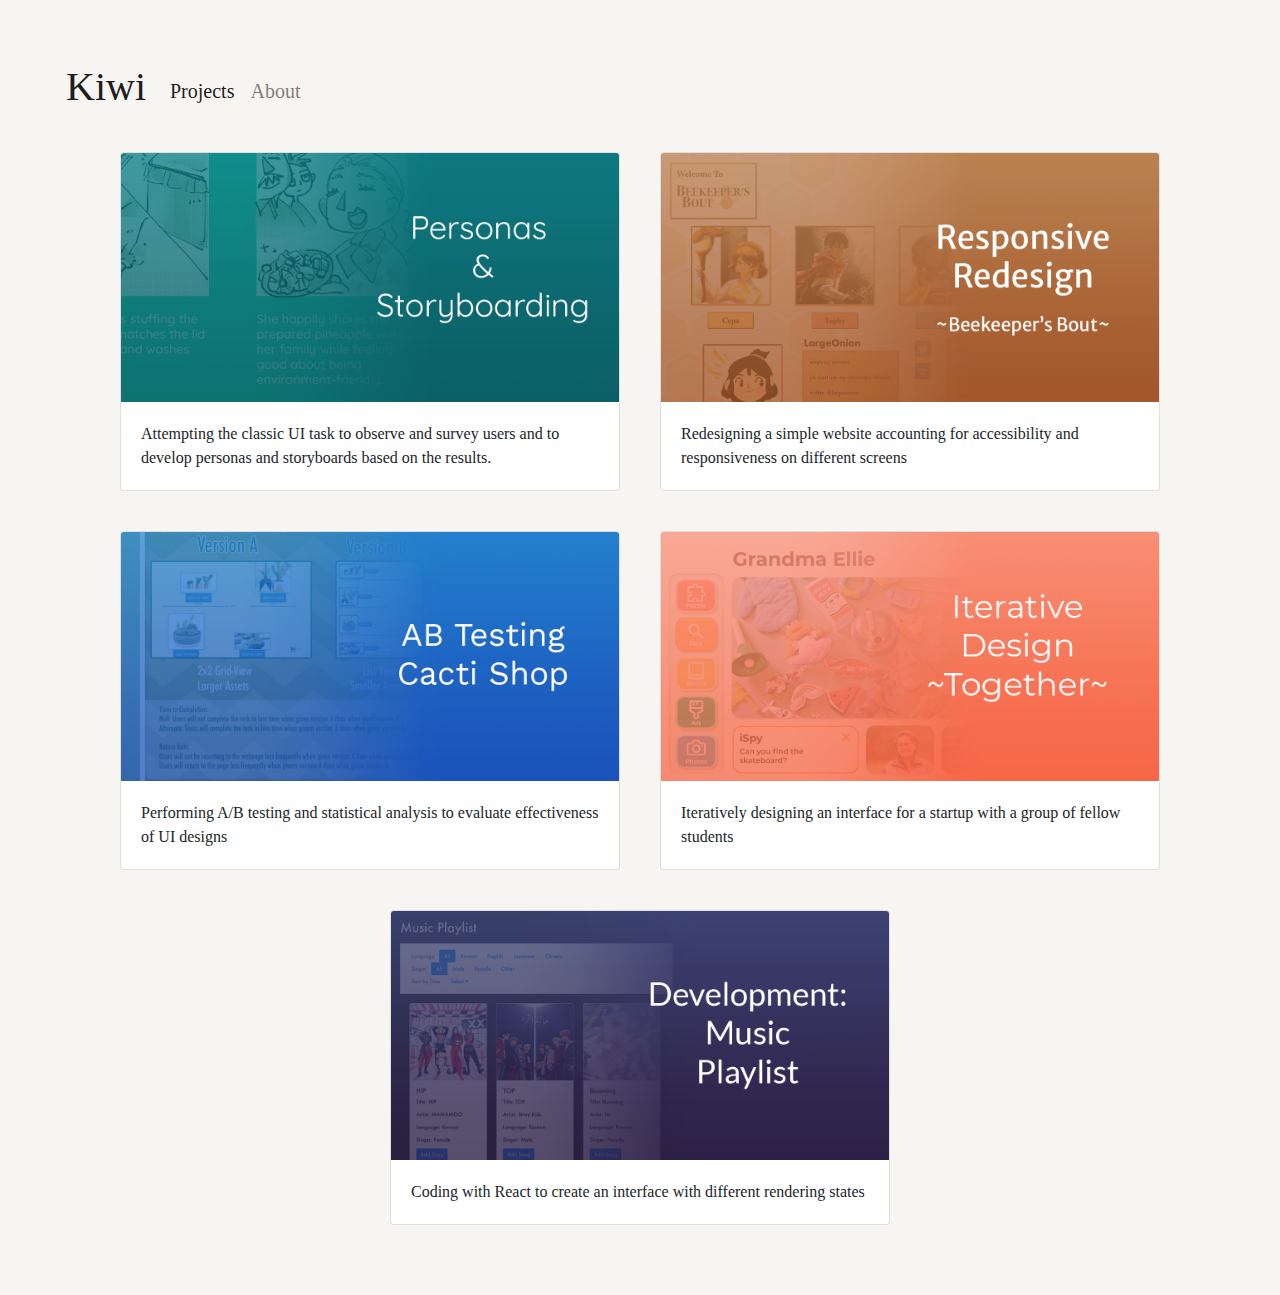
==== home.html @ 349ec4dc "goo" ====
<!doctype html>
<html lang="en">

</html>
<html>

<head>
  <!-- Required meta tags -->
  <meta charset="utf-8">
  <meta name="viewport" content="width=device-width, initial-scale=1, shrink-to-fit=no">

  <!-- Bootstrap and JQuery and CSS -->
  <link rel="stylesheet" href="https://stackpath.bootstrapcdn.com/bootstrap/4.5.2/css/bootstrap.min.css">
  <script src="https://code.jquery.com/jquery-3.5.1.slim.min.js"
    integrity="sha384-DfXdz2htPH0lsSSs5nCTpuj/zy4C+OGpamoFVy38MVBnE+IbbVYUew+OrCXaRkfj"
    crossorigin="anonymous"></script>
  <script src="https://cdn.jsdelivr.net/npm/bootstrap@4.5.3/dist/js/bootstrap.bundle.min.js"
    integrity="sha384-ho+j7jyWK8fNQe+A12Hb8AhRq26LrZ/JpcUGGOn+Y7RsweNrtN/tE3MoK7ZeZDyx"
    crossorigin="anonymous"></script>

  <title>Portfolio</title>
  <link rel="stylesheet" href="index.css">
  <!-- TODO: add additional links here! e.g. fonts, icons, more stylesheets, etc. -->
  <link href="https://fonts.googleapis.com/css2?family=Work+Sans&display=swap" rel="stylesheet">
  <meta content="width=device-width, initial-scale=1" name="viewport" />
  <meta charset="utf-8">
</head>

<body>
  <!-- TODO: put your HTML code here! -->
  <div class="project-wrapper">
    <div class="nav-wrapper">
      <nav class="navbar navbar-expand-lg navbar-light" style="width: 100%">
        <a class="navbar-brand" href="#">
          <h1>Kiwi</h1>
        </a>
        <button class="navbar-toggler" type="button" data-toggle="collapse" data-target="#navi">
          <span class="navbar-toggler-icon"></span>
        </button>

        <div class="collapse navbar-collapse" id="navi">
          <ul class="navbar-nav">
            <li class="nav-item active">
              <a class="nav-link" href="home.html">Projects <span class="sr-only">(current)</span></a>
            </li>
            <li class="nav-item">
              <a class="nav-link" href="about.html">About</a>
            </li>
        </div>
      </nav>
    </div>

    <div class="projects">
      <div class="project-card">
        <div class="card">
          <a href="persona-assignment/home.html"><img class="card-img-top" src="personabanner.png" alt="Personas"></a>
          <div class="card-body">
            <p class="card-text">Attempting the classic UI task to observe and survey users and to develop personas and storyboards based on the results.</p>
          </div>
        </div>
      </div>
      <div class="project-card">
        <div class="card">
          <a href="beekeeper-assignment/home.html"><img class="card-img-top" src="beekeeperbanner.png" alt="Beekeeper"></a>
          <div class="card-body">
            <p class="card-text">Redesigning a simple website accounting for accessibility and responsiveness on different screens</p>
          </div>
        </div>
      </div>
      <div class="project-card">
        <div class="card">
          <a href="ab-assignment/home.html"><img class="card-img-top" src="abtestingbanner.png" alt="AB Testing"></a>
          <div class="card-body">
            <p class="card-text">Performing A/B testing and statistical analysis to evaluate effectiveness of UI designs</p>
          </div>
        </div>
      </div>
      <div class="project-card">
        <div class="card">
          <a href="together-assignment/home.html"><img class="card-img-top" src="togetherbanner.png" alt="Together"></a>
          <div class="card-body">
            <p class="card-text">Iteratively designing an interface for a startup with a group of fellow students</p>
          </div>
        </div>
      </div>
      <div class="project-card">
        <div class="card">
          <a href="musicplaylist-assignment/home.html"><img class="card-img-top" src="developmentbanner.png" alt="Music Playlist"></a>
          <div class="card-body">
            <p class="card-text">Coding with React to create an interface with different rendering states</p>
          </div>
        </div>
      </div>
    </div>

  </div>
</body>

</html>
---- index.css ----
/* Put your style information here! */
body {
    font-family: lato;
    font-weight: 300;
    background-color: #f7f5f1;
}

.project-wrapper{
    display: flex;
    flex-flow: column wrap;
    margin: 50px;
}

.nav-wrapper{
    font-size: 20px;
}

.projects{
    display: flex;
    flex-flow: row wrap;
    width: 100%;
    justify-content: center;
}

.project-card{
    margin: 10px;
    padding: 10px;
    display: flex;
    justify-content: center;
}

.name-card{
    width: 50%;
    background-color: white;
    box-shadow: 1px 1px 5px rgb(194, 194, 194);
    border-radius: 2px;
    padding: 20px;
    margin: 10px;
}

.card-img-top:hover{
    opacity: 0.5;
    background-color:  #f7f5f1;
}

.card{
    width: 500px;
}

.about{
    margin-left: 50px;
    margin-right: 50px;
    display: flex;
    flex-flow: column wrap;
    align-items: center;
}

h2, h4{
    padding-bottom: 10px;
    padding-top: 10px;
}



/* Tablet (Portrait) ----------- */
@media only screen and (min-width: 600px) and (max-width: 992px) {
    .project-wrapper{
        padding: 10px;
    }
    .card{
        width: 400px;
    }
    .about{
        margin-left: 10px;
    margin-right: 10px;
    }
}

/* Smartphones (portrait) ----------- */
@media only screen and (max-width: 600px) {
    .project-wrapper{
        padding: 0px;
    }
    .about{
    margin-left: 10px;
    margin-right: 10px;
    }

    .card{
        width: auto;
    }
}
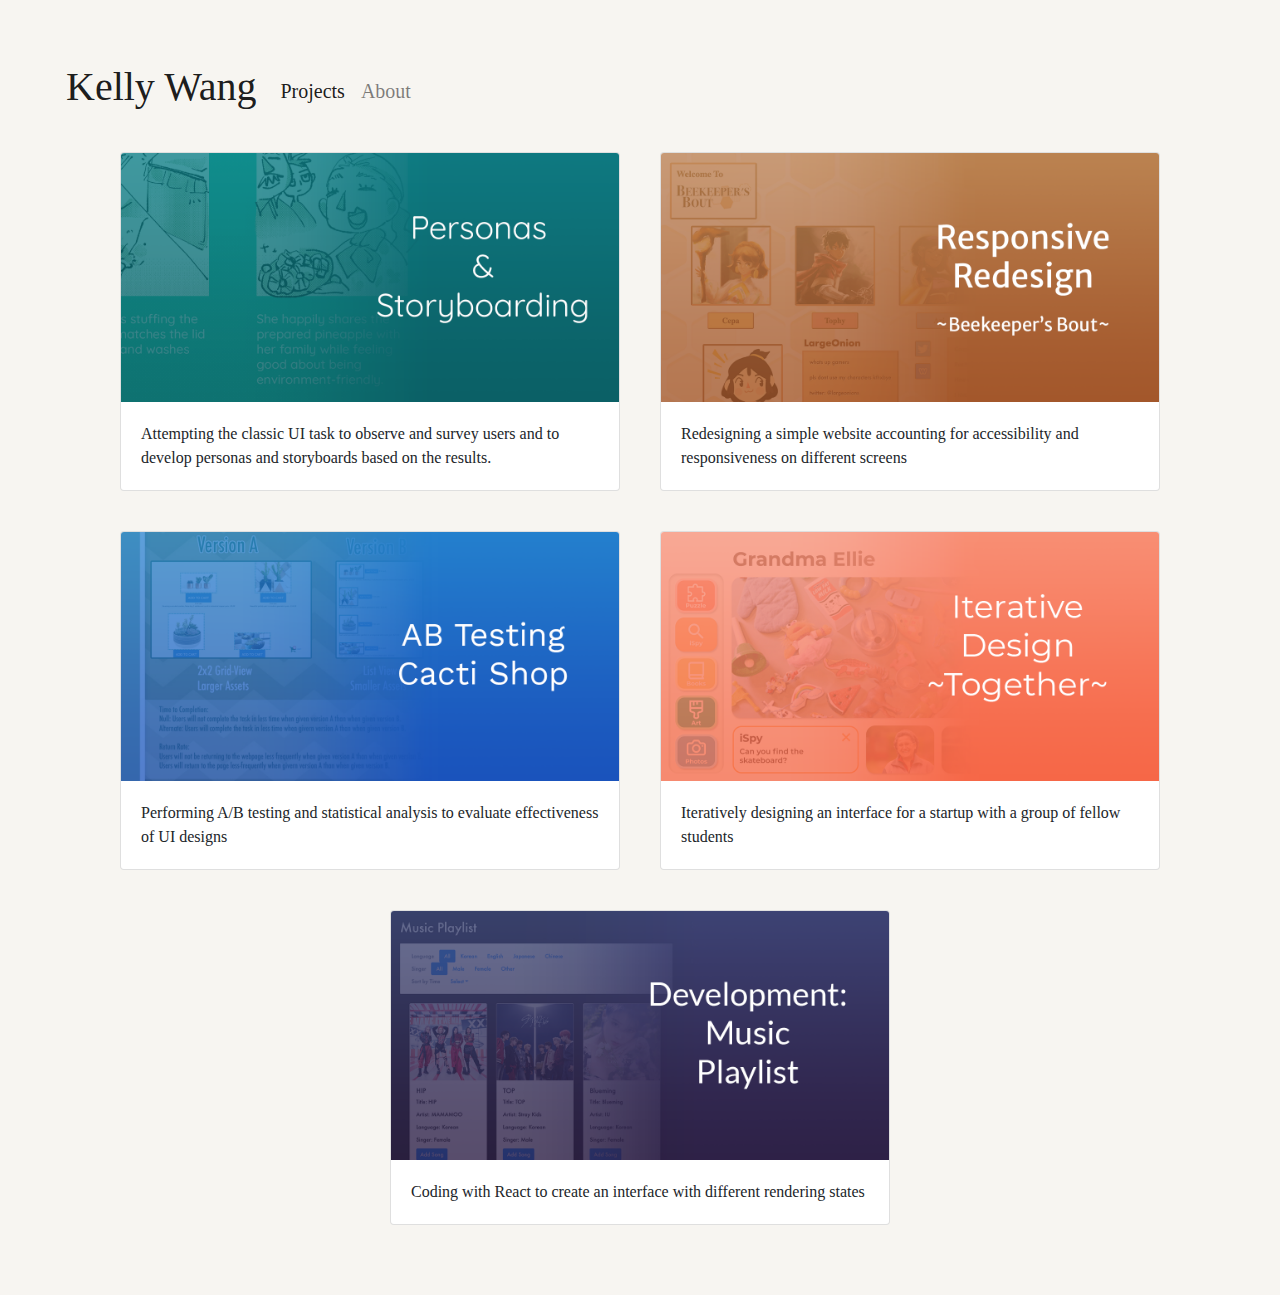
==== commit 222c0e0b: "update" ====
--- a/home.html
+++ b/home.html
@@ -32,7 +32,7 @@
     <div class="nav-wrapper">
       <nav class="navbar navbar-expand-lg navbar-light" style="width: 100%">
         <a class="navbar-brand" href="#">
-          <h1>Kiwi</h1>
+          <h1>Kelly Wang</h1>
         </a>
         <button class="navbar-toggler" type="button" data-toggle="collapse" data-target="#navi">
           <span class="navbar-toggler-icon"></span>
--- a/index.css
+++ b/index.css
@@ -74,6 +74,9 @@
         margin-left: 10px;
     margin-right: 10px;
     }
+    .name-card{
+        width: 80%
+    }
 }
 
 /* Smartphones (portrait) ----------- */
@@ -89,4 +92,7 @@
     .card{
         width: auto;
     }
+    .name-card{
+        width: 95%
+    }
 }